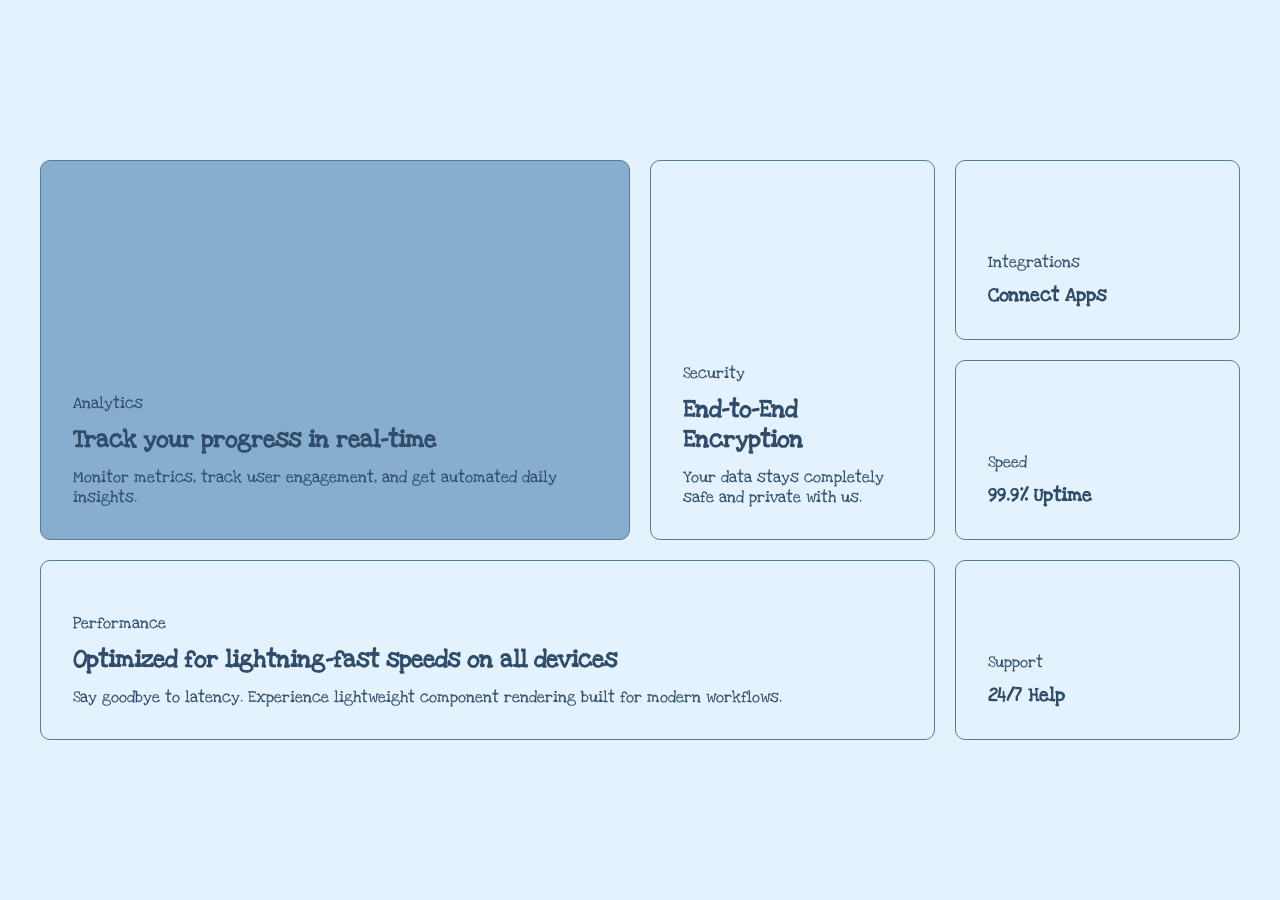
==== index.html @ f75d2c2f "added initial bento box stuff" ====
<!DOCTYPE html>
<html lang = "en">
    <head>
        <link rel = "stylesheet" href = "styles.css">
        <script src = "apps.js"></script>
        <link rel="preconnect" href="https://fonts.googleapis.com">
    <link rel="preconnect" href="https://fonts.gstatic.com" crossorigin>
<link href="https://fonts.googleapis.com/css2?family=Caveat:wght@400..700&family=Love+Ya+Like+A+Sister&family=Pixelify+Sans:wght@400..700&family=Rubik+Spray+Paint&display=swap" rel="stylesheet">
    </head>
    <body>
  

  <main class="bento-container">
    <!-- Card 1: Large Feature (Spans 2 columns, 2 rows) -->
    <div class="bento-card card-large">
      <div class="card-content">
        <span class="tag">Analytics</span>
        <h2>Track your progress in real-time</h2>
        <p>Monitor metrics, track user engagement, and get automated daily insights.</p>
      </div>
    </div>

    <!-- Card 2: Tall Feature (Spans 1 column, 2 rows) -->
    <div class="bento-card card-tall">
      <div class="card-content">
        <span class="tag">Security</span>
        <h2>End-to-End Encryption</h2>
        <p>Your data stays completely safe and private with us.</p>
      </div>
    </div>

    <!-- Card 3: Standard (Spans 1 column, 1 row) -->
    <div class="bento-card card-standard-1">
      <div class="card-content">
        <span class="tag">Integrations</span>
        <h3>Connect Apps</h3>
      </div>
    </div>

    <!-- Card 4: Standard (Spans 1 column, 1 row) -->
    <div class="bento-card card-standard-2">
      <div class="card-content">
        <span class="tag">Speed</span>
        <h3>99.9% Uptime</h3>
      </div>
    </div>

    <!-- Card 5: Wide Feature (Spans 3 columns, 1 row) -->
    <div class="bento-card card-wide">
      <div class="card-content">
        <span class="tag">Performance</span>
        <h2>Optimized for lightning-fast speeds on all devices</h2>
        <p>Say goodbye to latency. Experience lightweight component rendering built for modern workflows.</p>
      </div>
    </div>

    <!-- Card 6: Standard (Spans 1 column, 1 row) -->
    <div class="bento-card card-standard-3">
      <div class="card-content">
        <span class="tag">Support</span>
        <h3>24/7 Help</h3>
      </div>
    </div>
  </main>



    </body>

</html>
---- styles.css ----
:root {
    /*colors*/
    --lightest:#e3f2fc;
    --lighter: #c8e0f4;
    --light: #a9c8e6;
    --dark: #88aecf;
    --darker: #587a9d;
    --darkest: #2f4d6a;
}

* {
  box-sizing: border-box;
  margin: 0;
  padding: 0;
}

body {
    background-color: var(--lightest);
    font-family: "Love Ya Like A Sister", cursive;    
    color: var(--darkest);
    min-height: 100vh;
    display: flex;
     justify-content: center;
    align-items: center;
    padding: 2rem;
}

.bento-container {
  display: grid;
  width: 100%;
  max-width: 1200px;
  /* Creates a 4-column layout with equal width fractions */
  grid-template-columns: repeat(4, 1fr); 
  /* Defines row sizes automatically */
  grid-auto-rows: minmax(180px, auto); 
  gap: 20px; /* Uniform space between cards */
}

.bento-card {
    border: 1px solid var(--darker);
    border-radius:10px;
    padding: 32px; /* Generous inside breathing room */
  overflow: hidden;
  position: relative;
  transition: transform 0.3s ease, border-color 0.3s ease;
}

.card-content {
  height: 100%;
  display: flex;
  flex-direction: column;
  justify-content: flex-end; /* Pushes text to the bottom of the card */
  gap: 12px;
}
.card-large {
  grid-column: span 2;
  grid-row: span 2;
  background: var(--dark);
}

.card-tall {
  grid-column: span 1;
  grid-row: span 2;
}

.card-wide {
  grid-column: span 3;
}

@media (max-width: 900px) {
  .bento-container {
    grid-template-columns: repeat(2, 1fr); /* Drop to 2 columns */
  }
  .card-large {
    grid-column: span 2;
  }
  .card-wide {
    grid-column: span 2;
  }
}

@media (max-width: 600px) {
  body {
    padding: 1rem;
  }

  .bento-container {
    grid-template-columns: 1fr; /* Pure single column stack */
    grid-auto-rows: auto;
  }

  /* Reset all spans to 1 so cards stack perfectly */
  .card-large, .card-tall, .card-wide {
    grid-column: span 1;
    grid-row: span 1;
  }
  
  .card-content {
    justify-content: flex-start; /* Optional: adjust alignment for reading flow on mobile */
  }
}
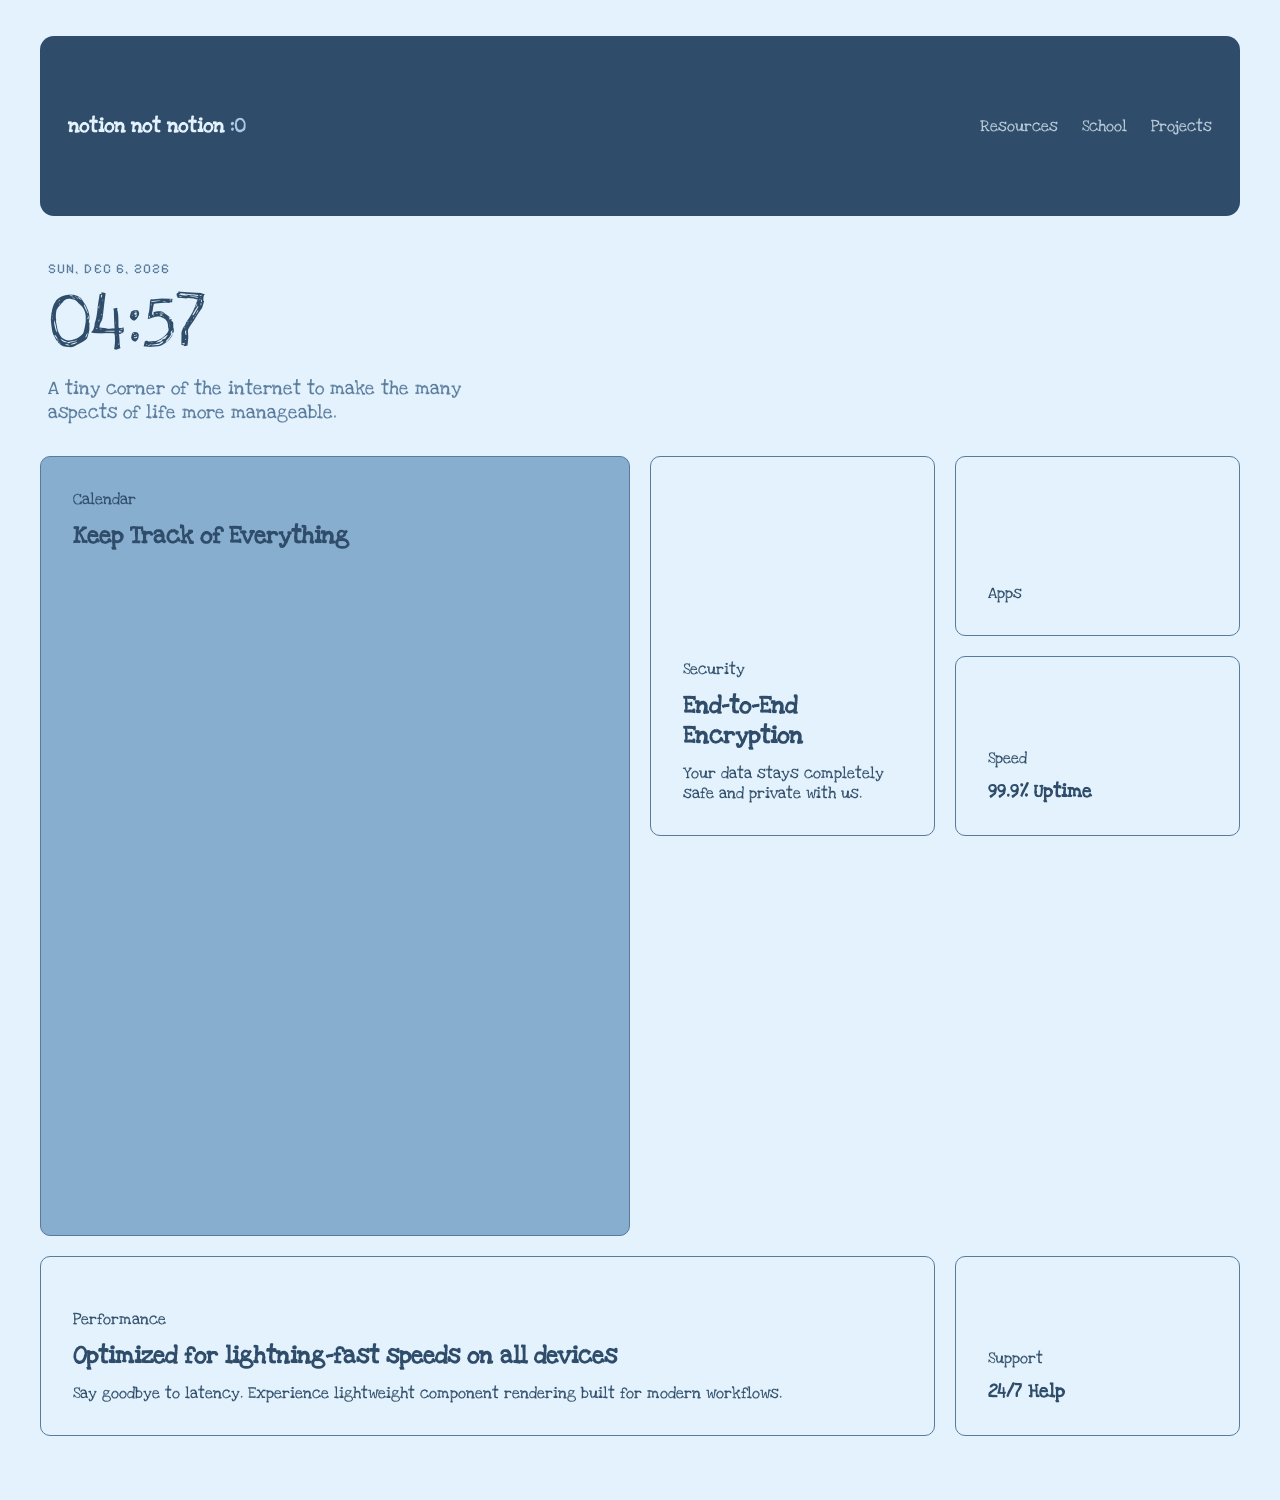
==== commit 54e2342d: "Pending changes exported from your codespace" ====
--- a/index.html
+++ b/index.html
@@ -8,19 +8,32 @@
 <link href="https://fonts.googleapis.com/css2?family=Caveat:wght@400..700&family=Love+Ya+Like+A+Sister&family=Pixelify+Sans:wght@400..700&family=Rubik+Spray+Paint&display=swap" rel="stylesheet">
     </head>
     <body>
-  
 
   <main class="bento-container">
+    <header class="site-header">
+      <a class="brand" href="/">notion not notion <span>:0</span></a>
+      <nav class="site-nav">
+        <a href="resources.html">Resources</a>
+        <a href="subjects.html">School</a>
+        <a href="projects.html">Projects</a>
+      </nav>
+    </header>
+
+    <section class="title-section" id="overview">
+      <p class="eyebrow" id="dateElement">[insert date here]</p>
+      <h1 id="timeElement">[insert time here]</h1>
+      <p class="title-copy">A tiny corner of the internet to make the many aspects of life more manageable.</p>
+    </section>
     <!-- Card 1: Large Feature (Spans 2 columns, 2 rows) -->
-    <div class="bento-card card-large">
+    <div class="bento-card card-large" id="plans">
       <div class="card-content">
-        <span class="tag">Analytics</span>
-        <h2>Track your progress in real-time</h2>
-        <p>Monitor metrics, track user engagement, and get automated daily insights.</p>
+        <span class="tag">Calendar</span>
+        <h2>Keep Track of Everything</h2>
+        <iframe src="https://calendar.google.com/calendar/embed?src=qfyangpiggy%40gmail.com&ctz=America%2FToronto" style="border: 0" width="800" height="600" frameborder="0" scrolling="no"></iframe>
       </div>
     </div>
 
-    <!-- Card 2: Tall Feature (Spans 1 column, 2 rows) -->
+   <!-- Card 2: Tall Feature (Spans 1 column, 2 rows) -->
     <div class="bento-card card-tall">
       <div class="card-content">
         <span class="tag">Security</span>
@@ -32,8 +45,8 @@
     <!-- Card 3: Standard (Spans 1 column, 1 row) -->
     <div class="bento-card card-standard-1">
       <div class="card-content">
-        <span class="tag">Integrations</span>
-        <h3>Connect Apps</h3>
+        <span class="tag">Apps</span>
+        
       </div>
     </div>
 
@@ -46,7 +59,7 @@
     </div>
 
     <!-- Card 5: Wide Feature (Spans 3 columns, 1 row) -->
-    <div class="bento-card card-wide">
+    <div class="bento-card card-wide" id="notes">
       <div class="card-content">
         <span class="tag">Performance</span>
         <h2>Optimized for lightning-fast speeds on all devices</h2>
@@ -61,6 +74,7 @@
         <h3>24/7 Help</h3>
       </div>
     </div>
+    
   </main>
 
 
--- a/styles.css
+++ b/styles.css
@@ -1,11 +1,10 @@
 :root {
-    /*colors*/
-    --lightest:#e3f2fc;
-    --lighter: #c8e0f4;
-    --light: #a9c8e6;
-    --dark: #88aecf;
-    --darker: #587a9d;
-    --darkest: #2f4d6a;
+  --lightest: #e3f2fc;
+  --lighter: #c8e0f4;
+  --light: #a9c8e6;
+  --dark: #88aecf;
+  --darker: #587a9d;
+  --darkest: #2f4d6a;
 }
 
 * {
@@ -15,31 +14,100 @@
 }
 
 body {
-    background-color: var(--lightest);
-    font-family: "Love Ya Like A Sister", cursive;    
-    color: var(--darkest);
-    min-height: 100vh;
-    display: flex;
-     justify-content: center;
-    align-items: center;
-    padding: 2rem;
+  background-color: var(--lightest);
+  color: var(--darkest);
+  font-family: "Love Ya Like A Sister", cursive;
+  min-height: 100vh;
+  padding: 36px 24px 64px;
 }
 
 .bento-container {
   display: grid;
   width: 100%;
   max-width: 1200px;
-  /* Creates a 4-column layout with equal width fractions */
-  grid-template-columns: repeat(4, 1fr); 
-  /* Defines row sizes automatically */
-  grid-auto-rows: minmax(180px, auto); 
-  gap: 20px; /* Uniform space between cards */
+  margin: 0 auto;
+  grid-template-columns: repeat(4, 1fr);
+  grid-auto-rows: minmax(180px, auto);
+  gap: 20px;
+}
+
+.site-header {
+  grid-column: 1 / -1;
+  min-height: 60px;
+  padding: 0 28px;
+  border-radius: 14px;
+  background-color: var(--darkest);
+  color: var(--lightest);
+  display: flex;
+  align-items: center;
+  justify-content: space-between;
+  gap: 24px;
+}
+
+.brand,
+.site-nav a {
+  color: inherit;
+  text-decoration: none;
+}
+
+.brand {
+  font-size: 1.25rem;
+  font-weight: 700;
+}
+
+.brand span {
+  color: var(--light);
+}
+
+.site-nav {
+  display: flex;
+  align-items: center;
+  gap: 24px;
+  font-size: 1rem;
+}
+
+.site-nav a {
+  opacity: 0.78;
+  transition: opacity 0.2s ease;
+}
+
+.site-nav a:hover,
+.site-nav a:focus-visible {
+  opacity: 1;
+}
+
+.title-section {
+  grid-column: 1 / -1;
+  padding: 24px 8px 12px;
+}
+
+.eyebrow {
+  color: var(--darker);
+  font-family: "Pixelify Sans", sans-serif;
+  font-size: 0.85rem;
+  letter-spacing: 0.08em;
+  text-transform: uppercase;
+  margin-bottom: 10px;
+}
+
+.title-section h1 {
+  max-width: 720px;
+  font-size: clamp(2.6rem, 6vw, 5.25rem);
+  line-height: 0.95;
+  font-weight: 400;
+}
+
+.title-copy {
+  max-width: 480px;
+  margin-top: 16px;
+  color: var(--darker);
+  font-size: 1.2rem;
 }
 
 .bento-card {
-    border: 1px solid var(--darker);
-    border-radius:10px;
-    padding: 32px; /* Generous inside breathing room */
+  border: 1px solid var(--darker);
+  border-radius: 10px;
+  padding: 32px;
   overflow: hidden;
   position: relative;
   transition: transform 0.3s ease, border-color 0.3s ease;
@@ -49,13 +117,24 @@
   height: 100%;
   display: flex;
   flex-direction: column;
-  justify-content: flex-end; /* Pushes text to the bottom of the card */
+  justify-content: flex-end;
   gap: 12px;
 }
+
 .card-large {
   grid-column: span 2;
-  grid-row: span 2;
+  grid-row: span 4;
   background: var(--dark);
+}
+
+.card-large .card-content {
+  justify-content: flex-start;
+}
+
+.card-large iframe {
+  display: block;
+  width: 100%;
+  height: 600px;
 }
 
 .card-tall {
@@ -69,11 +148,10 @@
 
 @media (max-width: 900px) {
   .bento-container {
-    grid-template-columns: repeat(2, 1fr); /* Drop to 2 columns */
+    grid-template-columns: repeat(2, 1fr);
   }
-  .card-large {
-    grid-column: span 2;
-  }
+
+  .card-large,
   .card-wide {
     grid-column: span 2;
   }
@@ -81,21 +159,34 @@
 
 @media (max-width: 600px) {
   body {
-    padding: 1rem;
+    padding: 16px 14px 40px;
+  }
+
+  .site-header {
+    min-height: auto;
+    padding: 18px 20px;
+    align-items: flex-start;
+    flex-direction: column;
+  }
+
+  .site-nav {
+    gap: 16px;
+    flex-wrap: wrap;
   }
 
   .bento-container {
-    grid-template-columns: 1fr; /* Pure single column stack */
+    grid-template-columns: 1fr;
     grid-auto-rows: auto;
   }
 
-  /* Reset all spans to 1 so cards stack perfectly */
-  .card-large, .card-tall, .card-wide {
+  .card-large,
+  .card-tall,
+  .card-wide {
     grid-column: span 1;
     grid-row: span 1;
   }
-  
+
   .card-content {
-    justify-content: flex-start; /* Optional: adjust alignment for reading flow on mobile */
+    justify-content: flex-start;
   }
 }
